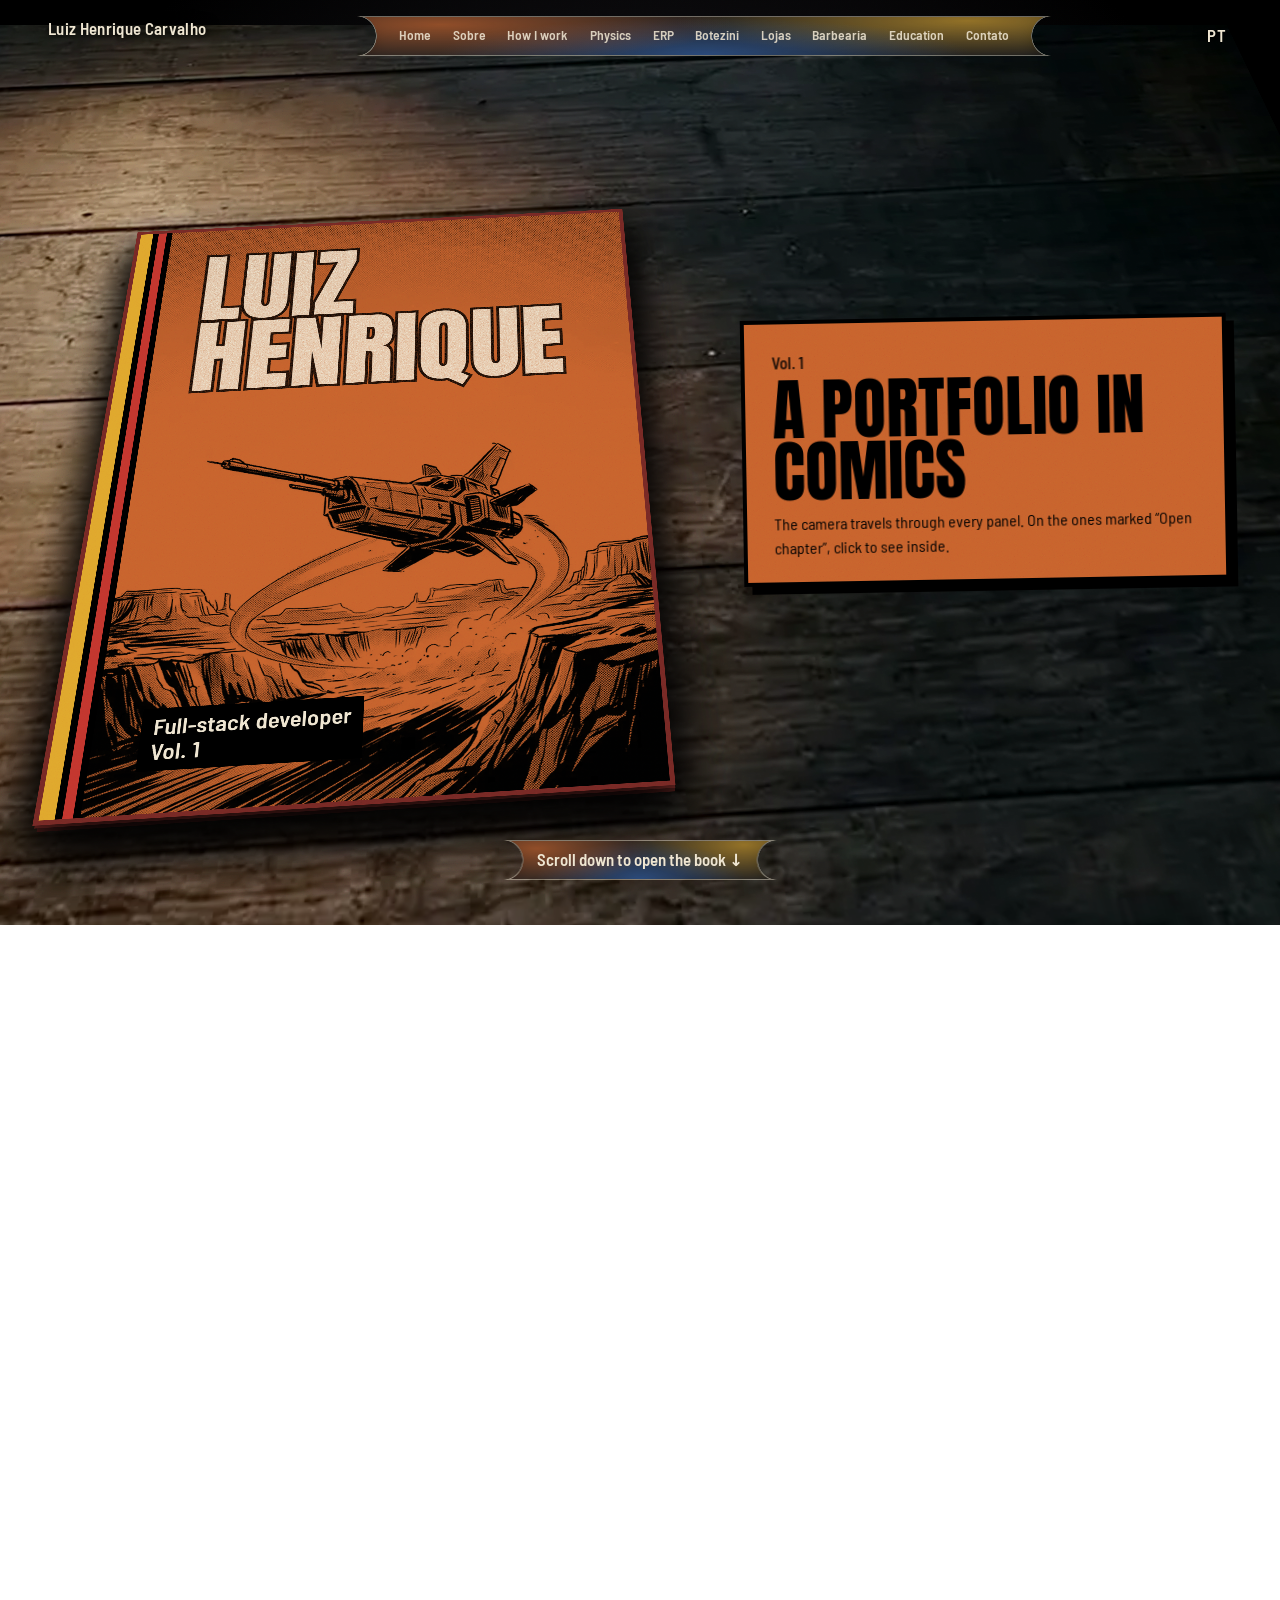
==== en/index.html @ 8b02932d "feat: aviso de rolagem no início; versão /en indexável; favicon original; sem dívidas no TODO Co-Aut" ====
<!doctype html>
<html lang="en">
<head>
<meta charset="utf-8">
<base href="/">
<meta name="viewport" content="width=device-width,initial-scale=1,viewport-fit=cover">
<title>Luiz Henrique Carvalho — Full-stack developer</title>
<meta name="description" content="Early-career full-stack developer and Physics student. An ERP in daily use at a clothing manufacturer, stores with 619 automated tests, and sites for real businesses.">
<meta name="theme-color" content="#000000">
<meta name="author" content="Luiz Henrique Carvalho">
<meta property="og:type" content="website">
<meta property="og:locale" content="en_US">
<meta property="og:title" content="Luiz Henrique Carvalho — Full-stack developer">
<meta property="og:description" content="Early-career full-stack developer and Physics student. An ERP in daily use at a clothing manufacturer, stores with 619 automated tests, and sites for real businesses.">
<meta name="twitter:card" content="summary_large_image">
<!--meta--><!--/meta-->
<script type="application/ld+json">{"@context":"https://schema.org","@type":"Person","name":"Luiz Henrique Carvalho","jobTitle":"Desenvolvedor full-stack","description":"Desenvolvedor full-stack em início de carreira e estudante de Física (UFSJ) e Análise e Desenvolvimento de Sistemas (Estácio).","email":"mailto:luuiizhcc@gmail.com","address":{"@type":"PostalAddress","addressLocality":"São João del-Rei","addressRegion":"MG","addressCountry":"BR"},"knowsAbout":["React","TypeScript","Supabase","PostgreSQL","Astro","Física computacional"],"sameAs":["https://www.linkedin.com/in/luiz-henrique-71a387234/","https://github.com/Luiz-H456"]}</script>
<link rel="preload" href="assets/fonts/anton.woff2" as="font" type="font/woff2" crossorigin>
<link rel="preload" href="assets/fonts/barlow-400.woff2" as="font" type="font/woff2" crossorigin>
<link rel="icon" href="favicon-32.png" sizes="32x32">
<link rel="apple-touch-icon" href="apple-touch-icon.png">
<link rel="stylesheet" href="style.css">
</head>
<body>
<svg width="0" height="0" aria-hidden="true"><filter id="ink"><feTurbulence type="fractalNoise" baseFrequency=".9" numOctaves="2"/><feColorMatrix values="0 0 0 0 0 0 0 0 0 0 0 0 0 0 0 0 0 0 -.9 1.25"/><feComposite in="SourceGraphic" operator="in"/></filter></svg>
<header>
  <span class="who">Luiz Henrique Carvalho</span>
  <nav id="toc" class="pill" aria-label="Índice"></nav>
  <button id="lang" aria-label="Mudar idioma">EN</button>
</header>
<button id="hint" class="pill hint" data-i="ui.hint"></button>
<main class="stage">
<!--seo--><div class="sr"><h1>Luiz Henrique Carvalho</h1><p data-i="sec.hero.k">Early-career full-stack developer</p><div data-i="sec.hero.b"><p>I built the ERP for Confecções Botezini, used daily: quotes that took around 20–30 minutes now take 2–5.</p><p class="tools">React and TypeScript, Supabase/Postgres, 619 automated tests across both stores, and AI built into the development process.</p></div><section><h2 data-i="sec.sobre.k">About</h2><div data-i="sec.sobre.b"><p>I study Physics at UFSJ and Systems Analysis and Development at Estácio, and I have been coding for about a year.</p><p>I learn by building: real problems in quoting, production, inventory and finance become systems used in operations.</p><p>I use AI to speed up investigation and implementation; my job is to break the problem down, give context, test the result and own it.</p></div></section><section><h2 data-i="sec.metodo.k">How I work</h2><div data-i="sec.metodo.b"><p>This portfolio is the example: under 150 lines of JavaScript, no libraries, and a method for working with AI without losing control of the code.</p></div></section><section><h2 data-i="sec.erp.k">Botezini ERP: product, architecture and AI</h2><div data-i="sec.erp.b"><p>Three angles in this chapter: the product (who uses it and the flow), the software design (layers, database and business rules) and AI engineering (how tasks are specified for the agent).</p><p>Management system used by Confecções Botezini: quotes, orders, production, inventory, finance.</p><ul><li>Quotes: 20–30 min → 2–5 min</li><li>60+ orders placed through the system</li><li>Standardized inventory and quotes</li></ul><p class="tools">React, TypeScript, Supabase, Vercel</p></div></section><section><h2 data-i="sec.ic.k">Undergraduate research, UFSJ</h2><div data-i="sec.ic.b"><p>Undergraduate research at the UFSJ Electronic Structure Lab (PIIC, 2026–2027), advised by Prof. Horácio Wagner Leite Alves. In progress: Part 1, the one-dimensional model, is done and validated.</p><p class="tools">Python, NumPy, SciPy, Matplotlib, DFTB+</p></div></section><section><h2 data-i="sec.botezini.k">botezini.com.br</h2><div data-i="sec.botezini.b"><p>The company's sales site, with technical SEO (structured data, automatic sitemap, IndexNow) and landing pages for customization and embroidery.</p><p>Result: qualified leads every week, passively.</p><p><a href="https://botezini.com.br" target="_blank" rel="noopener">Open botezini.com.br</a></p></div></section><section><h2 data-i="sec.lojas.k">BTZN + Fora da Caixa</h2><div data-i="sec.lojas.b"><p>An in-house e-commerce base reused for a clothing store with countdown drops (BTZN) and a gift shop with everlasting roses and a bouquet builder (Fora da Caixa).</p><ul><li>Custom admin panel</li><li>Automated tests (Vitest + Playwright)</li><li>llms.txt for AI search engines</li></ul><p class="tools">Astro, React, Upstash Redis, Vercel Blob</p><p><a href="https://btzn.com.br" target="_blank" rel="noopener">Open btzn.com.br</a><br><a href="https://foradacaixa.btzn.com.br" target="_blank" rel="noopener">Open foradacaixa.btzn.com.br</a></p></div></section><section><h2 data-i="sec.barbearia.k">Stilo Black Barbershop</h2><div data-i="sec.barbearia.b"><p>The barbershop's live website, with app booking, a haircut gallery and WhatsApp contact.</p><p><a href="https://barbeariastiloblack.vercel.app" target="_blank" rel="noopener">barbeariastiloblack.vercel.app</a></p><p class="tools">React, TypeScript, Vite</p></div></section><section><h2 data-i="sec.stack.k">Education and tools</h2><div data-i="sec.stack.b"><p>Physics at UFSJ and Systems Analysis and Development at Estácio, both in progress. The tools below are split by what I actually use in production and what I am still studying.</p></div></section><section><h2 data-i="sec.contato.k">Contact</h2><div data-i="sec.contato.b"><ul><li><a href="https://wa.me/5532985112336?text=Hi%20Luiz%2C%20I%20saw%20your%20portfolio" target="_blank" rel="noopener">WhatsApp</a></li><li><a href="docs/curriculo.pdf" download="Luiz-Henrique-Carvalho-Curriculo.pdf">Résumé (PDF, in Portuguese)</a></li><li><a href="mailto:luuiizhcc@gmail.com">luuiizhcc@gmail.com</a></li><li><a href="https://www.linkedin.com/in/luiz-henrique-71a387234/" target="_blank" rel="noopener">LinkedIn</a></li><li><a href="https://github.com/Luiz-H456" target="_blank" rel="noopener">GitHub</a></li></ul></div></section></div><!--/seo-->
  <div class="scene" aria-hidden="true">
    <div class="book">
      <!-- capítulo: página direita do capítulo fica embaixo; a página direita principal é uma folha (.main) que vira e traz a esquerda do capítulo no verso -->
      <div class="page cright" id="cR"></div>
      <div id="cx"></div><!-- folhas extras do capítulo (2ª página em diante), montadas no main.js -->
      <div class="leaf main"><div class="face front page right">
        <div class="pn c-red art a-botezini" data-s="botezini"><b class="ink">Botezini</b><span class="go" data-i="ui.open"></span></div>
        <div class="pn c-mustard art a-lojas" data-s="lojas"><b class="ink">Lojas</b><span class="go" data-i="ui.open"></span></div>
        <div class="pn c-sky art a-barbearia" data-s="barbearia"><b class="ink">Barbearia</b><span class="go" data-i="ui.open"></span></div>
        <div class="pn c-green art a-stack" data-s="stack"><b class="ink" data-i="ui.edu"></b><span class="go" data-i="ui.open"></span></div>
        <div class="pn c-violet art a-contato" data-s="contato"><b class="ink">Contato</b></div>
      </div><div class="face back page" id="cL"></div></div>
      <!-- folhas viram da direita p/ esquerda; a última traz a página esquerda no verso -->
      <div class="leaf"><div class="face front deco d0"></div><div class="face back page">
        <div class="pn c-black" data-s="hero"><b class="ink">Luiz<br>Henrique</b><span class="note">vol. 1</span></div>
        <div class="pn c-rust art a-sobre" data-s="sobre"><b class="ink">Sobre</b></div>
        <div class="pn c-mars" data-s="metodo"><b class="ink" data-i="sec.metodo.k"></b><span class="go" data-i="ui.open"></span></div>
        <div class="pn c-sky art a-ic on" data-s="ic"><b class="ink" data-i="ui.ic"></b><span class="go" data-i="ui.open"></span></div>
        <div class="pn c-blue art a-erp" data-s="erp"><b class="ink">ERP</b><span class="go" data-i="ui.open"></span></div>
      </div></div>
      <div class="leaf"><div class="face front deco d1"></div><div class="face back deco d2"></div></div>
      <div class="leaf"><div class="face front deco d3"></div><div class="face back deco d4"></div></div>
      <div class="leaf"><div class="face front cover art a-cover"><b class="ink">Luiz<br>Henrique</b><span><i data-i="ui.cover"></i><br>Vol. 1</span></div><div class="face back inside"></div></div>
    </div>
  </div>
  <!-- legenda fora da cena 3D: texto sempre em tamanho legível -->
  <aside class="cap"><p class="kick" id="cap-k"></p><p class="display" id="cap-t"></p><div id="cap-b"></div>
    <button id="chap-b" hidden></button></aside>
</main>
<script src="main.js" type="module"></script>
</body>
</html>
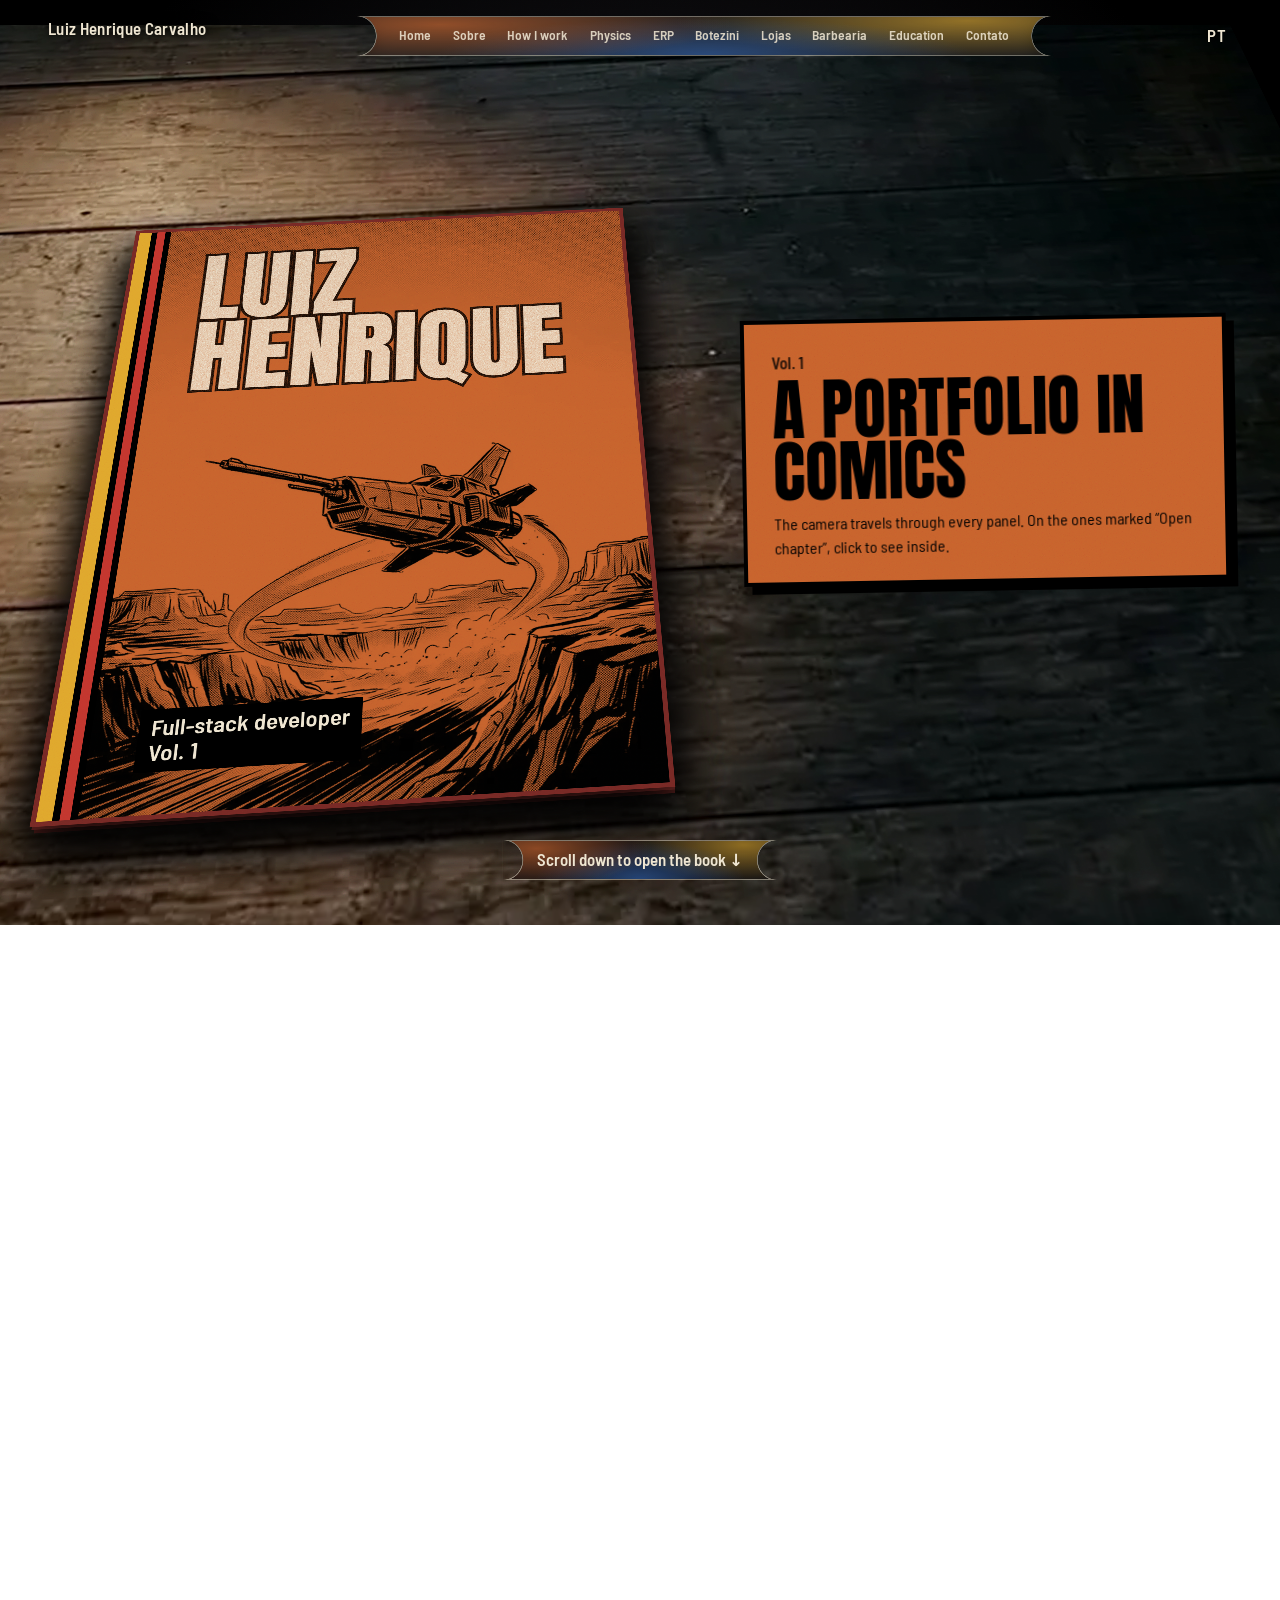
==== commit babaab60: "fix(mobile): celular mostra o layout de computador (viewport 920) e a altura vem de 100svh, sem trem" ====
--- a/en/index.html
+++ b/en/index.html
@@ -3,7 +3,7 @@
 <head>
 <meta charset="utf-8">
 <base href="/">
-<meta name="viewport" content="width=device-width,initial-scale=1,viewport-fit=cover">
+<meta name="viewport" content="width=920,viewport-fit=cover">
 <title>Luiz Henrique Carvalho — Full-stack developer</title>
 <meta name="description" content="Early-career full-stack developer and Physics student. An ERP in daily use at a clothing manufacturer, stores with 619 automated tests, and sites for real businesses.">
 <meta name="theme-color" content="#000000">
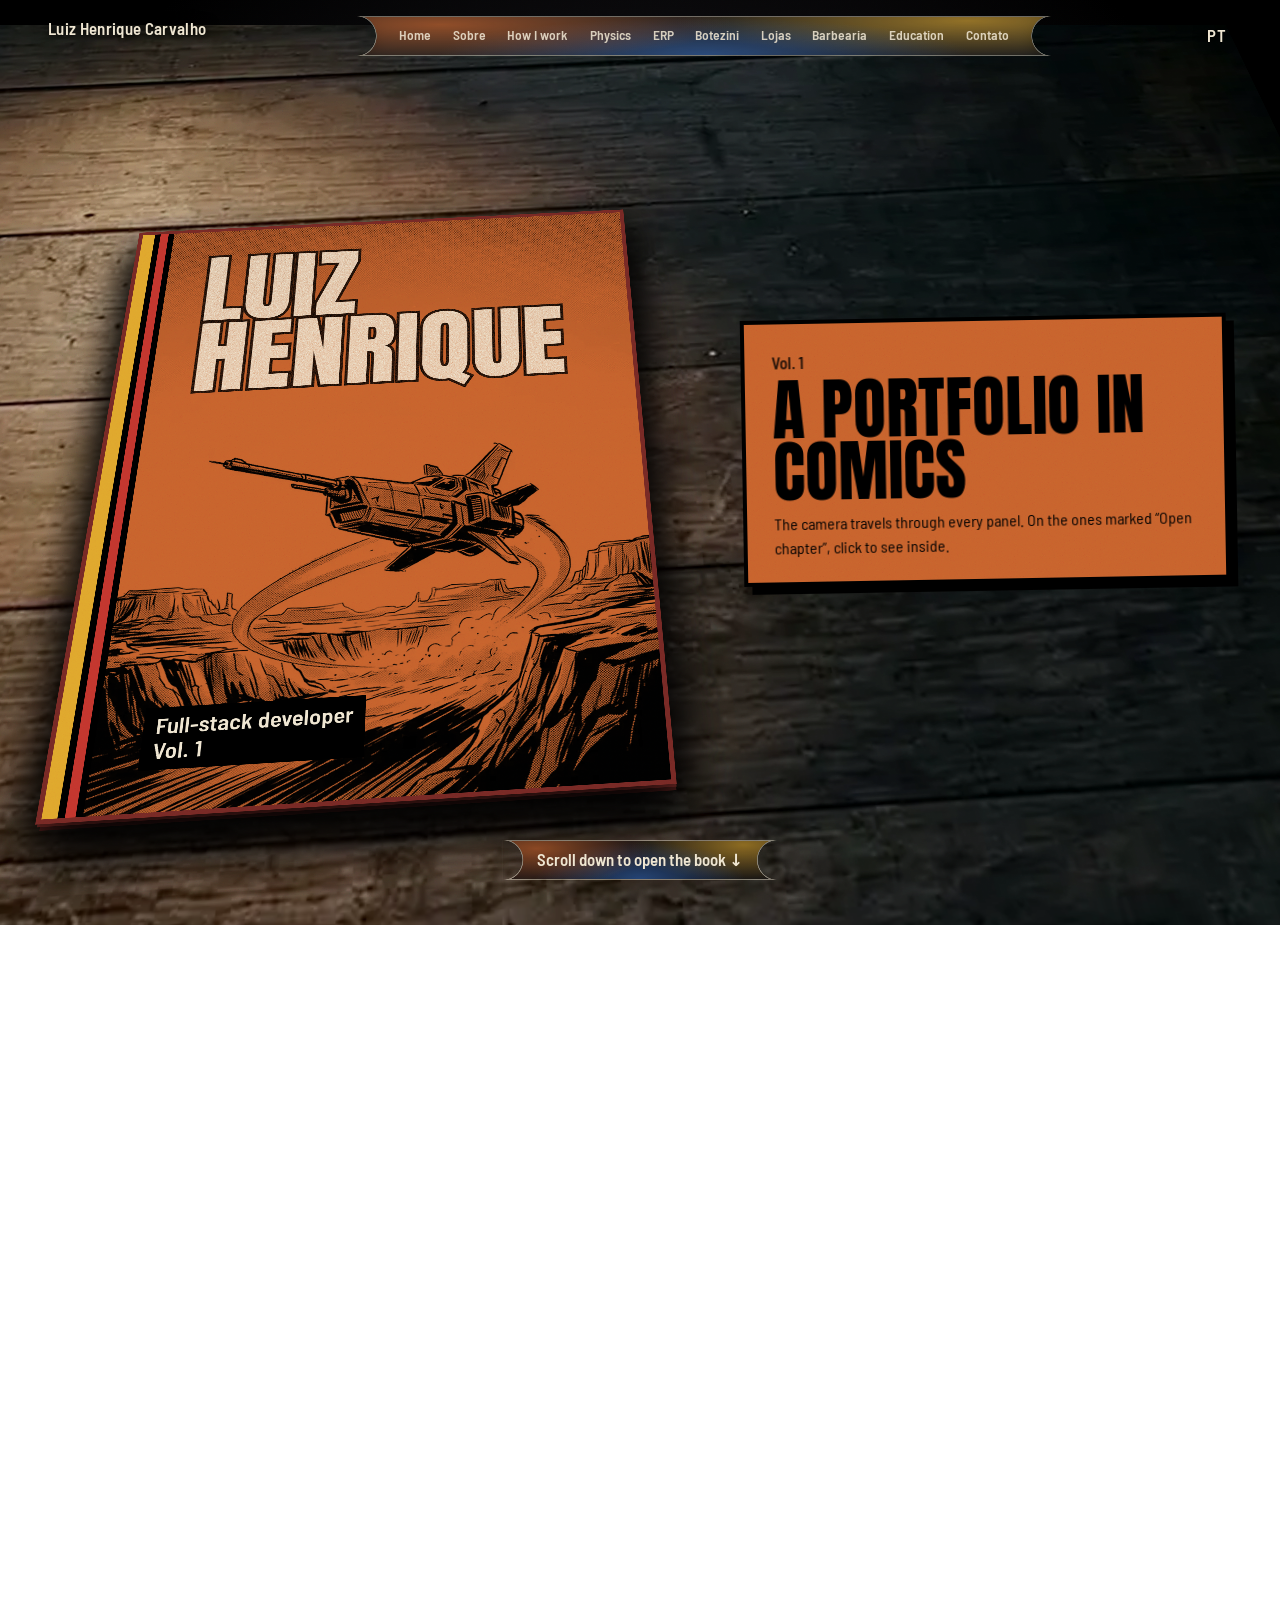
==== commit 48c602f0: "docs: corrige contagem de linhas de JS (190) e a stack no CLAUDE.md (sem GSAP) Co-Authored-By: Claud" ====
--- a/en/index.html
+++ b/en/index.html
@@ -30,7 +30,7 @@
 </header>
 <button id="hint" class="pill hint" data-i="ui.hint"></button>
 <main class="stage">
-<!--seo--><div class="sr"><h1>Luiz Henrique Carvalho</h1><p data-i="sec.hero.k">Early-career full-stack developer</p><div data-i="sec.hero.b"><p>I built the ERP for Confecções Botezini, used daily: quotes that took around 20–30 minutes now take 2–5.</p><p class="tools">React and TypeScript, Supabase/Postgres, 619 automated tests across both stores, and AI built into the development process.</p></div><section><h2 data-i="sec.sobre.k">About</h2><div data-i="sec.sobre.b"><p>I study Physics at UFSJ and Systems Analysis and Development at Estácio, and I have been coding for about a year.</p><p>I learn by building: real problems in quoting, production, inventory and finance become systems used in operations.</p><p>I use AI to speed up investigation and implementation; my job is to break the problem down, give context, test the result and own it.</p></div></section><section><h2 data-i="sec.metodo.k">How I work</h2><div data-i="sec.metodo.b"><p>This portfolio is the example: under 150 lines of JavaScript, no libraries, and a method for working with AI without losing control of the code.</p></div></section><section><h2 data-i="sec.erp.k">Botezini ERP: product, architecture and AI</h2><div data-i="sec.erp.b"><p>Three angles in this chapter: the product (who uses it and the flow), the software design (layers, database and business rules) and AI engineering (how tasks are specified for the agent).</p><p>Management system used by Confecções Botezini: quotes, orders, production, inventory, finance.</p><ul><li>Quotes: 20–30 min → 2–5 min</li><li>60+ orders placed through the system</li><li>Standardized inventory and quotes</li></ul><p class="tools">React, TypeScript, Supabase, Vercel</p></div></section><section><h2 data-i="sec.ic.k">Undergraduate research, UFSJ</h2><div data-i="sec.ic.b"><p>Undergraduate research at the UFSJ Electronic Structure Lab (PIIC, 2026–2027), advised by Prof. Horácio Wagner Leite Alves. In progress: Part 1, the one-dimensional model, is done and validated.</p><p class="tools">Python, NumPy, SciPy, Matplotlib, DFTB+</p></div></section><section><h2 data-i="sec.botezini.k">botezini.com.br</h2><div data-i="sec.botezini.b"><p>The company's sales site, with technical SEO (structured data, automatic sitemap, IndexNow) and landing pages for customization and embroidery.</p><p>Result: qualified leads every week, passively.</p><p><a href="https://botezini.com.br" target="_blank" rel="noopener">Open botezini.com.br</a></p></div></section><section><h2 data-i="sec.lojas.k">BTZN + Fora da Caixa</h2><div data-i="sec.lojas.b"><p>An in-house e-commerce base reused for a clothing store with countdown drops (BTZN) and a gift shop with everlasting roses and a bouquet builder (Fora da Caixa).</p><ul><li>Custom admin panel</li><li>Automated tests (Vitest + Playwright)</li><li>llms.txt for AI search engines</li></ul><p class="tools">Astro, React, Upstash Redis, Vercel Blob</p><p><a href="https://btzn.com.br" target="_blank" rel="noopener">Open btzn.com.br</a><br><a href="https://foradacaixa.btzn.com.br" target="_blank" rel="noopener">Open foradacaixa.btzn.com.br</a></p></div></section><section><h2 data-i="sec.barbearia.k">Stilo Black Barbershop</h2><div data-i="sec.barbearia.b"><p>The barbershop's live website, with app booking, a haircut gallery and WhatsApp contact.</p><p><a href="https://barbeariastiloblack.vercel.app" target="_blank" rel="noopener">barbeariastiloblack.vercel.app</a></p><p class="tools">React, TypeScript, Vite</p></div></section><section><h2 data-i="sec.stack.k">Education and tools</h2><div data-i="sec.stack.b"><p>Physics at UFSJ and Systems Analysis and Development at Estácio, both in progress. The tools below are split by what I actually use in production and what I am still studying.</p></div></section><section><h2 data-i="sec.contato.k">Contact</h2><div data-i="sec.contato.b"><ul><li><a href="https://wa.me/5532985112336?text=Hi%20Luiz%2C%20I%20saw%20your%20portfolio" target="_blank" rel="noopener">WhatsApp</a></li><li><a href="docs/curriculo.pdf" download="Luiz-Henrique-Carvalho-Curriculo.pdf">Résumé (PDF, in Portuguese)</a></li><li><a href="mailto:luuiizhcc@gmail.com">luuiizhcc@gmail.com</a></li><li><a href="https://www.linkedin.com/in/luiz-henrique-71a387234/" target="_blank" rel="noopener">LinkedIn</a></li><li><a href="https://github.com/Luiz-H456" target="_blank" rel="noopener">GitHub</a></li></ul></div></section></div><!--/seo-->
+<!--seo--><div class="sr"><h1>Luiz Henrique Carvalho</h1><p data-i="sec.hero.k">Early-career full-stack developer</p><div data-i="sec.hero.b"><p>I built the ERP for Confecções Botezini, used daily: quotes that took around 20–30 minutes now take 2–5.</p><p class="tools">React and TypeScript, Supabase/Postgres, 619 automated tests across both stores, and AI built into the development process.</p></div><section><h2 data-i="sec.sobre.k">About</h2><div data-i="sec.sobre.b"><p>I study Physics at UFSJ and Systems Analysis and Development at Estácio, and I have been coding for about a year.</p><p>I learn by building: real problems in quoting, production, inventory and finance become systems used in operations.</p><p>I use AI to speed up investigation and implementation; my job is to break the problem down, give context, test the result and own it.</p></div></section><section><h2 data-i="sec.metodo.k">How I work</h2><div data-i="sec.metodo.b"><p>This portfolio is the example: under 200 lines of JavaScript, no libraries, and a method for working with AI without losing control of the code.</p></div></section><section><h2 data-i="sec.erp.k">Botezini ERP: product, architecture and AI</h2><div data-i="sec.erp.b"><p>Three angles in this chapter: the product (who uses it and the flow), the software design (layers, database and business rules) and AI engineering (how tasks are specified for the agent).</p><p>Management system used by Confecções Botezini: quotes, orders, production, inventory, finance.</p><ul><li>Quotes: 20–30 min → 2–5 min</li><li>60+ orders placed through the system</li><li>Standardized inventory and quotes</li></ul><p class="tools">React, TypeScript, Supabase, Vercel</p></div></section><section><h2 data-i="sec.ic.k">Undergraduate research, UFSJ</h2><div data-i="sec.ic.b"><p>Undergraduate research at the UFSJ Electronic Structure Lab (PIIC, 2026–2027), advised by Prof. Horácio Wagner Leite Alves. In progress: Part 1, the one-dimensional model, is done and validated.</p><p class="tools">Python, NumPy, SciPy, Matplotlib, DFTB+</p></div></section><section><h2 data-i="sec.botezini.k">botezini.com.br</h2><div data-i="sec.botezini.b"><p>The company's sales site, with technical SEO (structured data, automatic sitemap, IndexNow) and landing pages for customization and embroidery.</p><p>Result: qualified leads every week, passively.</p><p><a href="https://botezini.com.br" target="_blank" rel="noopener">Open botezini.com.br</a></p></div></section><section><h2 data-i="sec.lojas.k">BTZN + Fora da Caixa</h2><div data-i="sec.lojas.b"><p>An in-house e-commerce base reused for a clothing store with countdown drops (BTZN) and a gift shop with everlasting roses and a bouquet builder (Fora da Caixa).</p><ul><li>Custom admin panel</li><li>Automated tests (Vitest + Playwright)</li><li>llms.txt for AI search engines</li></ul><p class="tools">Astro, React, Upstash Redis, Vercel Blob</p><p><a href="https://btzn.com.br" target="_blank" rel="noopener">Open btzn.com.br</a><br><a href="https://foradacaixa.btzn.com.br" target="_blank" rel="noopener">Open foradacaixa.btzn.com.br</a></p></div></section><section><h2 data-i="sec.barbearia.k">Stilo Black Barbershop</h2><div data-i="sec.barbearia.b"><p>The barbershop's live website, with app booking, a haircut gallery and WhatsApp contact.</p><p><a href="https://barbeariastiloblack.vercel.app" target="_blank" rel="noopener">barbeariastiloblack.vercel.app</a></p><p class="tools">React, TypeScript, Vite</p></div></section><section><h2 data-i="sec.stack.k">Education and tools</h2><div data-i="sec.stack.b"><p>Physics at UFSJ and Systems Analysis and Development at Estácio, both in progress. The tools below are split by what I actually use in production and what I am still studying.</p></div></section><section><h2 data-i="sec.contato.k">Contact</h2><div data-i="sec.contato.b"><ul><li><a href="https://wa.me/5532985112336?text=Hi%20Luiz%2C%20I%20saw%20your%20portfolio" target="_blank" rel="noopener">WhatsApp</a></li><li><a href="docs/curriculo.pdf" download="Luiz-Henrique-Carvalho-Curriculo.pdf">Résumé (PDF, in Portuguese)</a></li><li><a href="mailto:luuiizhcc@gmail.com">luuiizhcc@gmail.com</a></li><li><a href="https://www.linkedin.com/in/luiz-henrique-71a387234/" target="_blank" rel="noopener">LinkedIn</a></li><li><a href="https://github.com/Luiz-H456" target="_blank" rel="noopener">GitHub</a></li></ul></div></section></div><!--/seo-->
   <div class="scene" aria-hidden="true">
     <div class="book">
       <!-- capítulo: página direita do capítulo fica embaixo; a página direita principal é uma folha (.main) que vira e traz a esquerda do capítulo no verso -->
